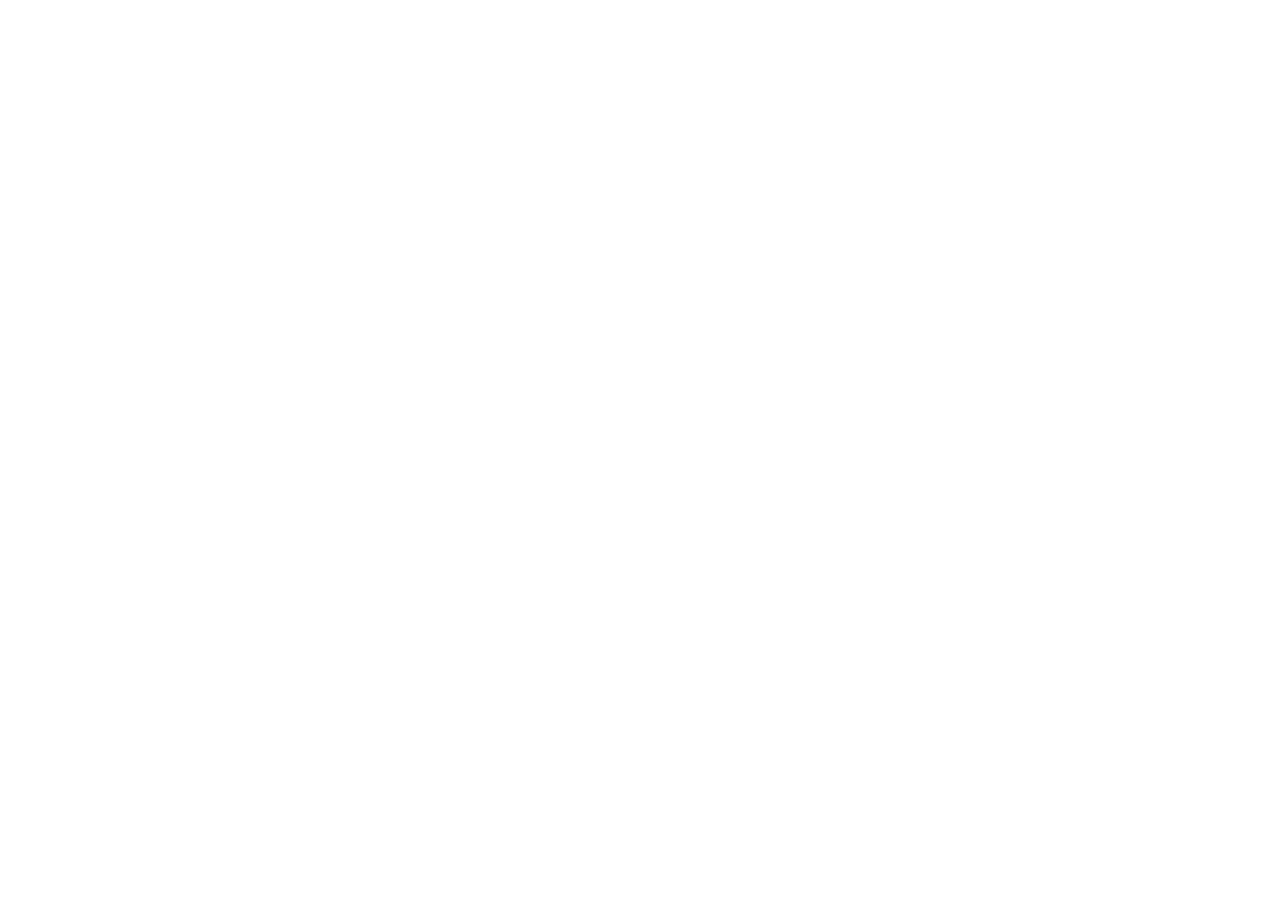
==== recipes/applepie.html @ 97634fa7 "Added 2 more recipe pages applepie,keylimepie recipe pages and also images in /images" ====
<!DOCTYPE html>
<html lang="en">
<head>
    <meta charset="UTF-8">
    <meta http-equiv="X-UA-Compatible" content="IE=edge">
    <meta name="viewport" content="width=device-width, initial-scale=1.0">
    <title>Apple Pie</title>
</head>
<body>
    
</body>
</html>
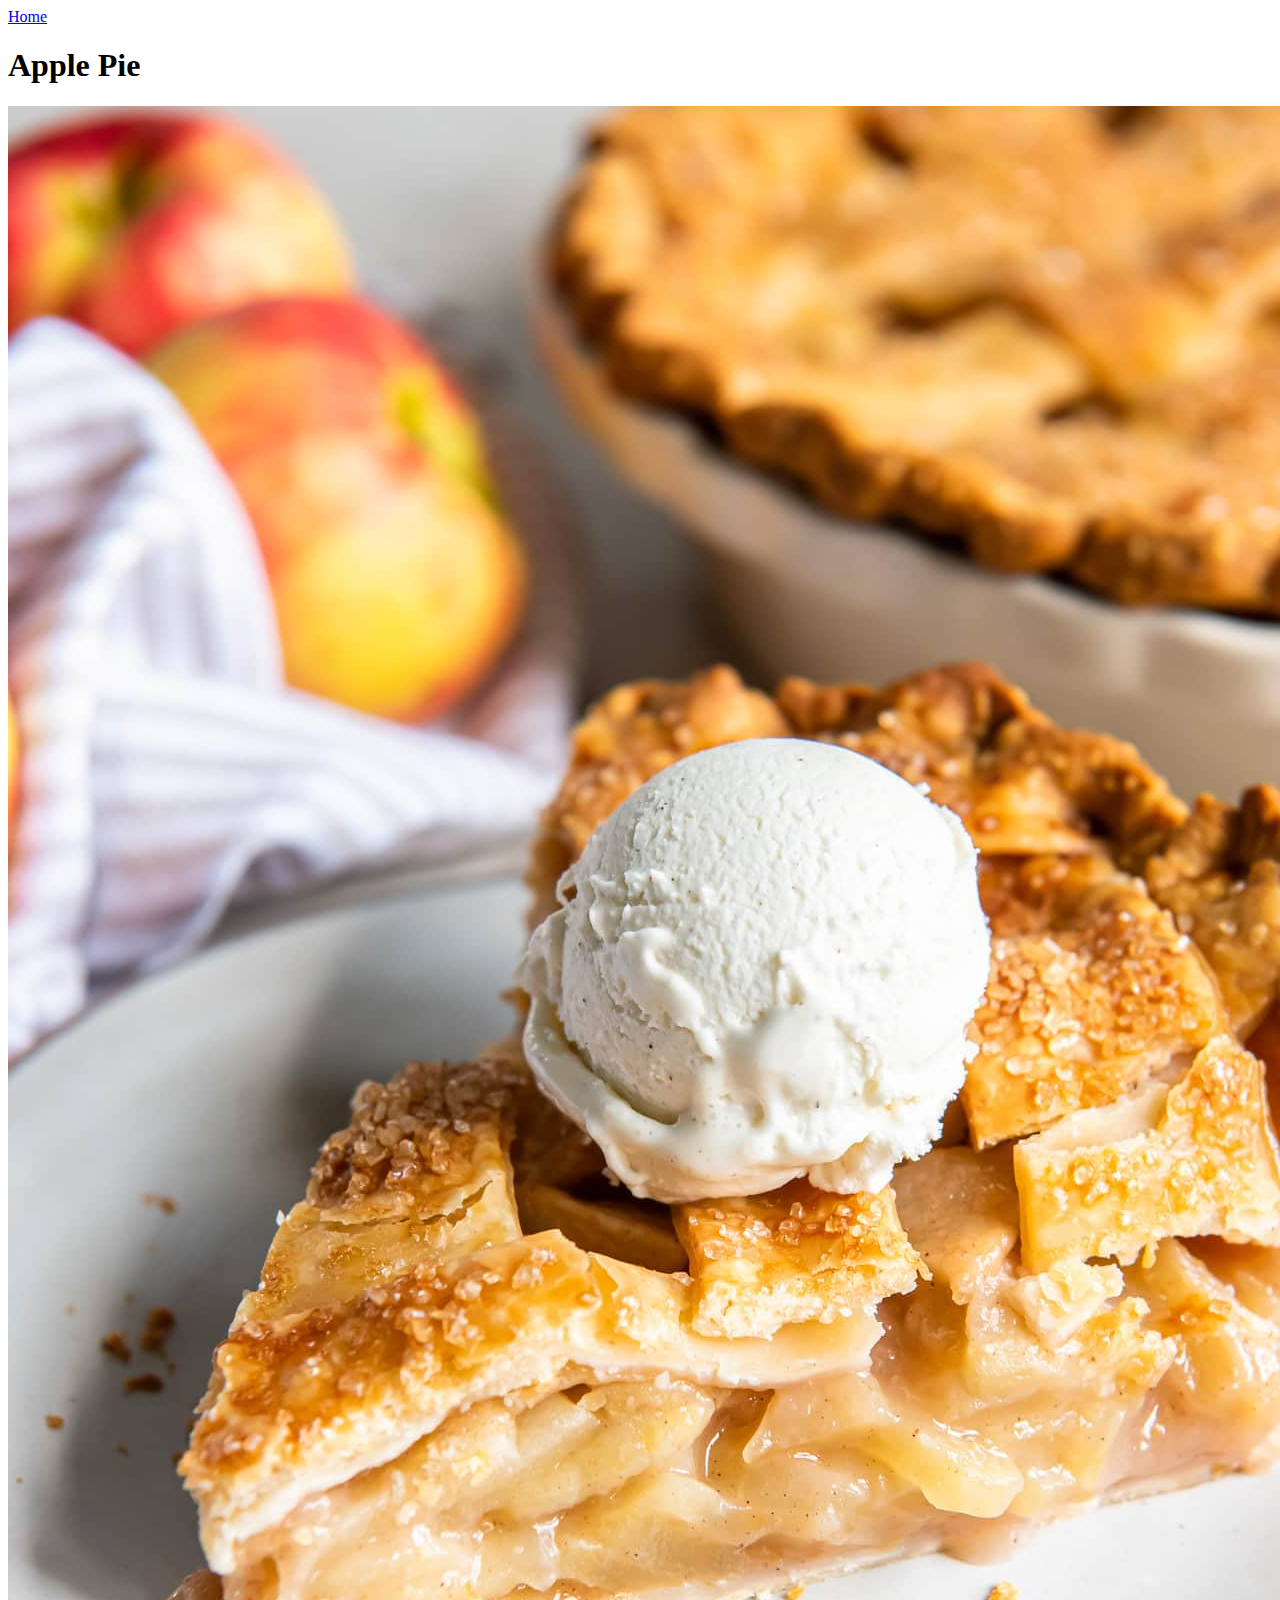
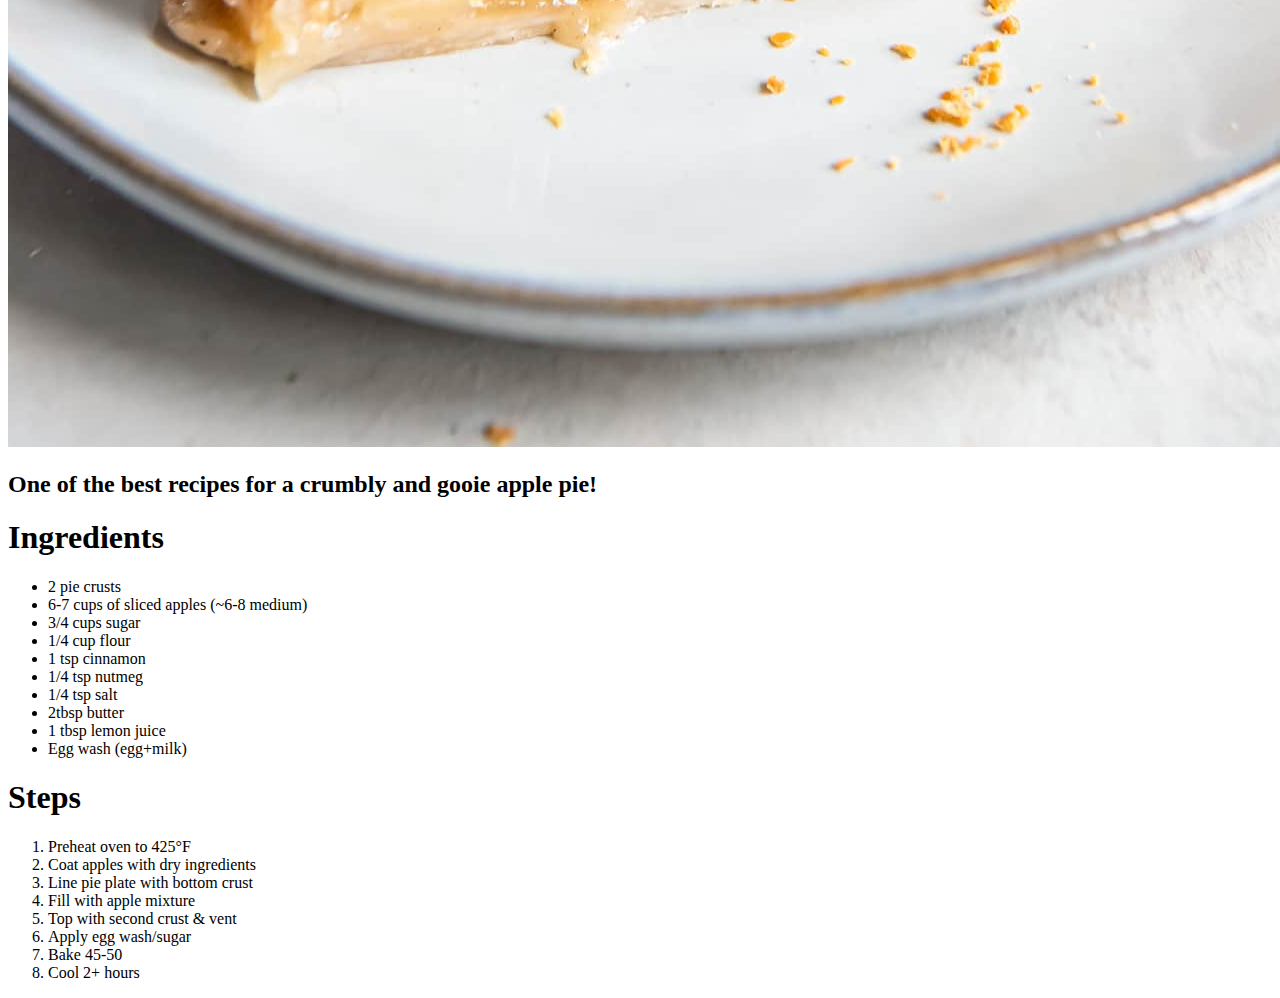
==== commit ed92abde: "All recipes added mongolian beef, apple pie, key lime pie recipe pages added with code, images. All " ====
--- a/recipes/applepie.html
+++ b/recipes/applepie.html
@@ -7,6 +7,35 @@
     <title>Apple Pie</title>
 </head>
 <body>
-    
+    <a href="../index.html">Home</a>
+    <h1>Apple Pie</h1>
+    <img src="../images/applepie.jpg" alt="picture of apple pie on plate">
+        <h2>One of the best recipes for a crumbly and gooie apple pie!</h2>
+
+        <h1>Ingredients</h1>
+        <ul>
+            <li>2 pie crusts</li>
+            <li>6-7 cups of sliced apples (~6-8 medium)</li>
+            <li>3/4 cups sugar</li>
+            <li>1/4 cup flour</li>
+            <li>1 tsp cinnamon</li>
+            <li>1/4 tsp nutmeg</li>
+            <li>1/4 tsp salt</li>
+            <li>2tbsp butter</li>
+            <li>1 tbsp lemon juice</li>
+            <li>Egg wash (egg+milk)</li>
+        </ul>
+
+        <h1>Steps</h1>
+        <ol>
+            <li>Preheat oven to 425°F</li>
+            <li>Coat apples with dry ingredients</li>
+            <li>Line pie plate with bottom crust</li>
+            <li>Fill with apple mixture</li>
+            <li>Top with second crust & vent</li>
+            <li>Apply egg wash/sugar</li>
+            <li>Bake 45-50</li>
+            <li>Cool 2+ hours</li>
+        </ol>
 </body>
 </html>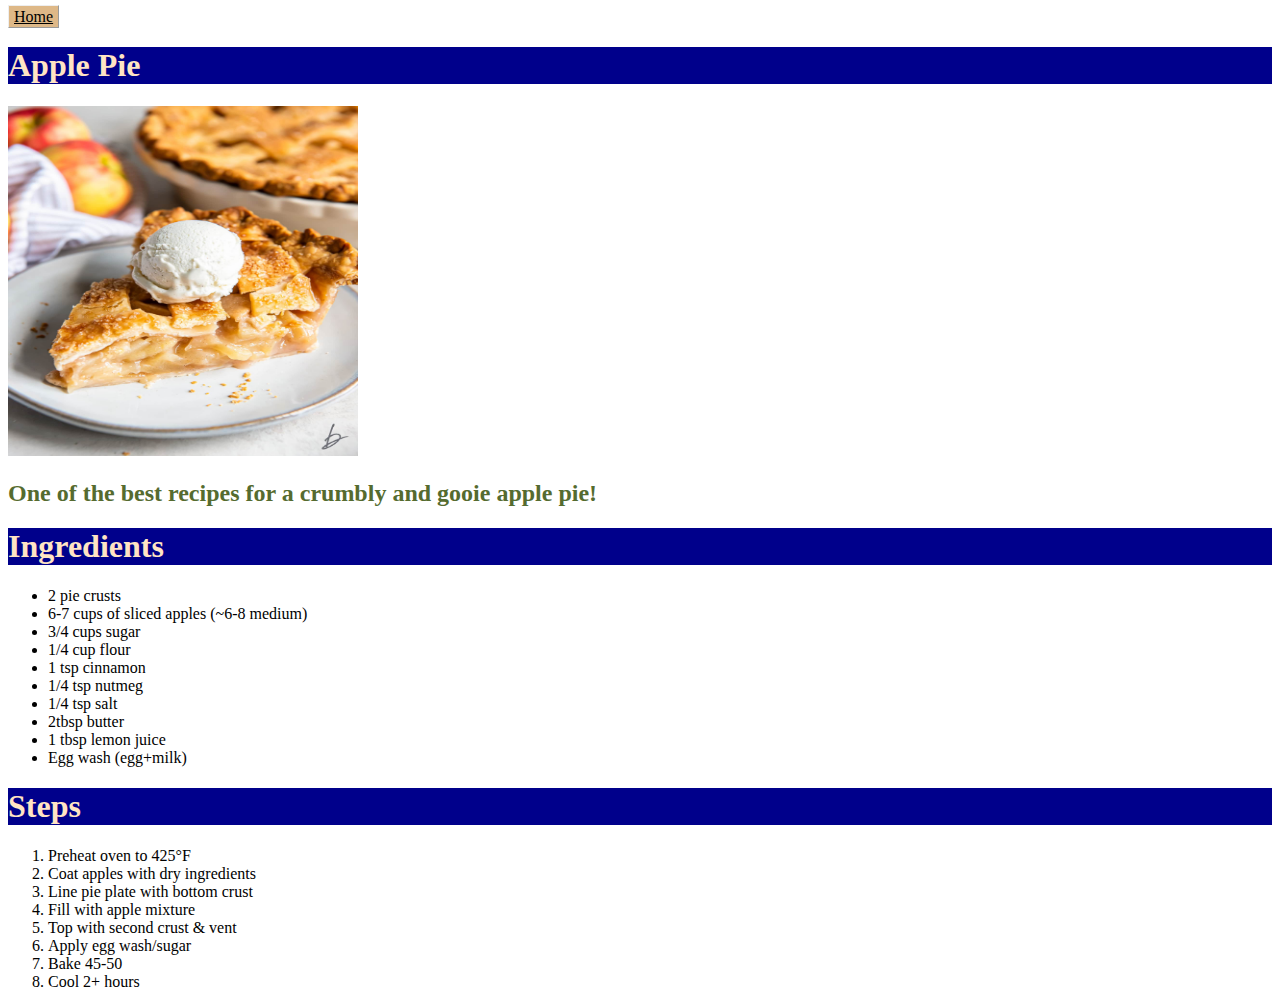
==== commit 2ea210c8: "Stylized the site Added styles.css, stylized the headers and list, added button box around home for " ====
--- a/recipes/applepie.html
+++ b/recipes/applepie.html
@@ -4,10 +4,11 @@
     <meta charset="UTF-8">
     <meta http-equiv="X-UA-Compatible" content="IE=edge">
     <meta name="viewport" content="width=device-width, initial-scale=1.0">
+   <link rel="stylesheet" href="../style.css">
     <title>Apple Pie</title>
 </head>
 <body>
-    <a href="../index.html">Home</a>
+    <a href="../index.html" class="button">Home</a>
     <h1>Apple Pie</h1>
     <img src="../images/applepie.jpg" alt="picture of apple pie on plate">
         <h2>One of the best recipes for a crumbly and gooie apple pie!</h2>
--- a/style.css
+++ b/style.css
@@ -0,0 +1,30 @@
+img {
+    width: 350px;
+    height: 350px;
+}
+
+h1 {
+    background-color: darkblue;
+    color: bisque;
+}
+
+h2 {
+    color: darkolivegreen;
+}
+
+.para {
+    color: red;
+
+}
+.unorder {
+        color: darkgoldenrod;
+
+
+}
+a.button {
+        padding: 2px 5px;
+        border: 1px outset;
+        color: black;
+        background-color: burlywood;
+
+}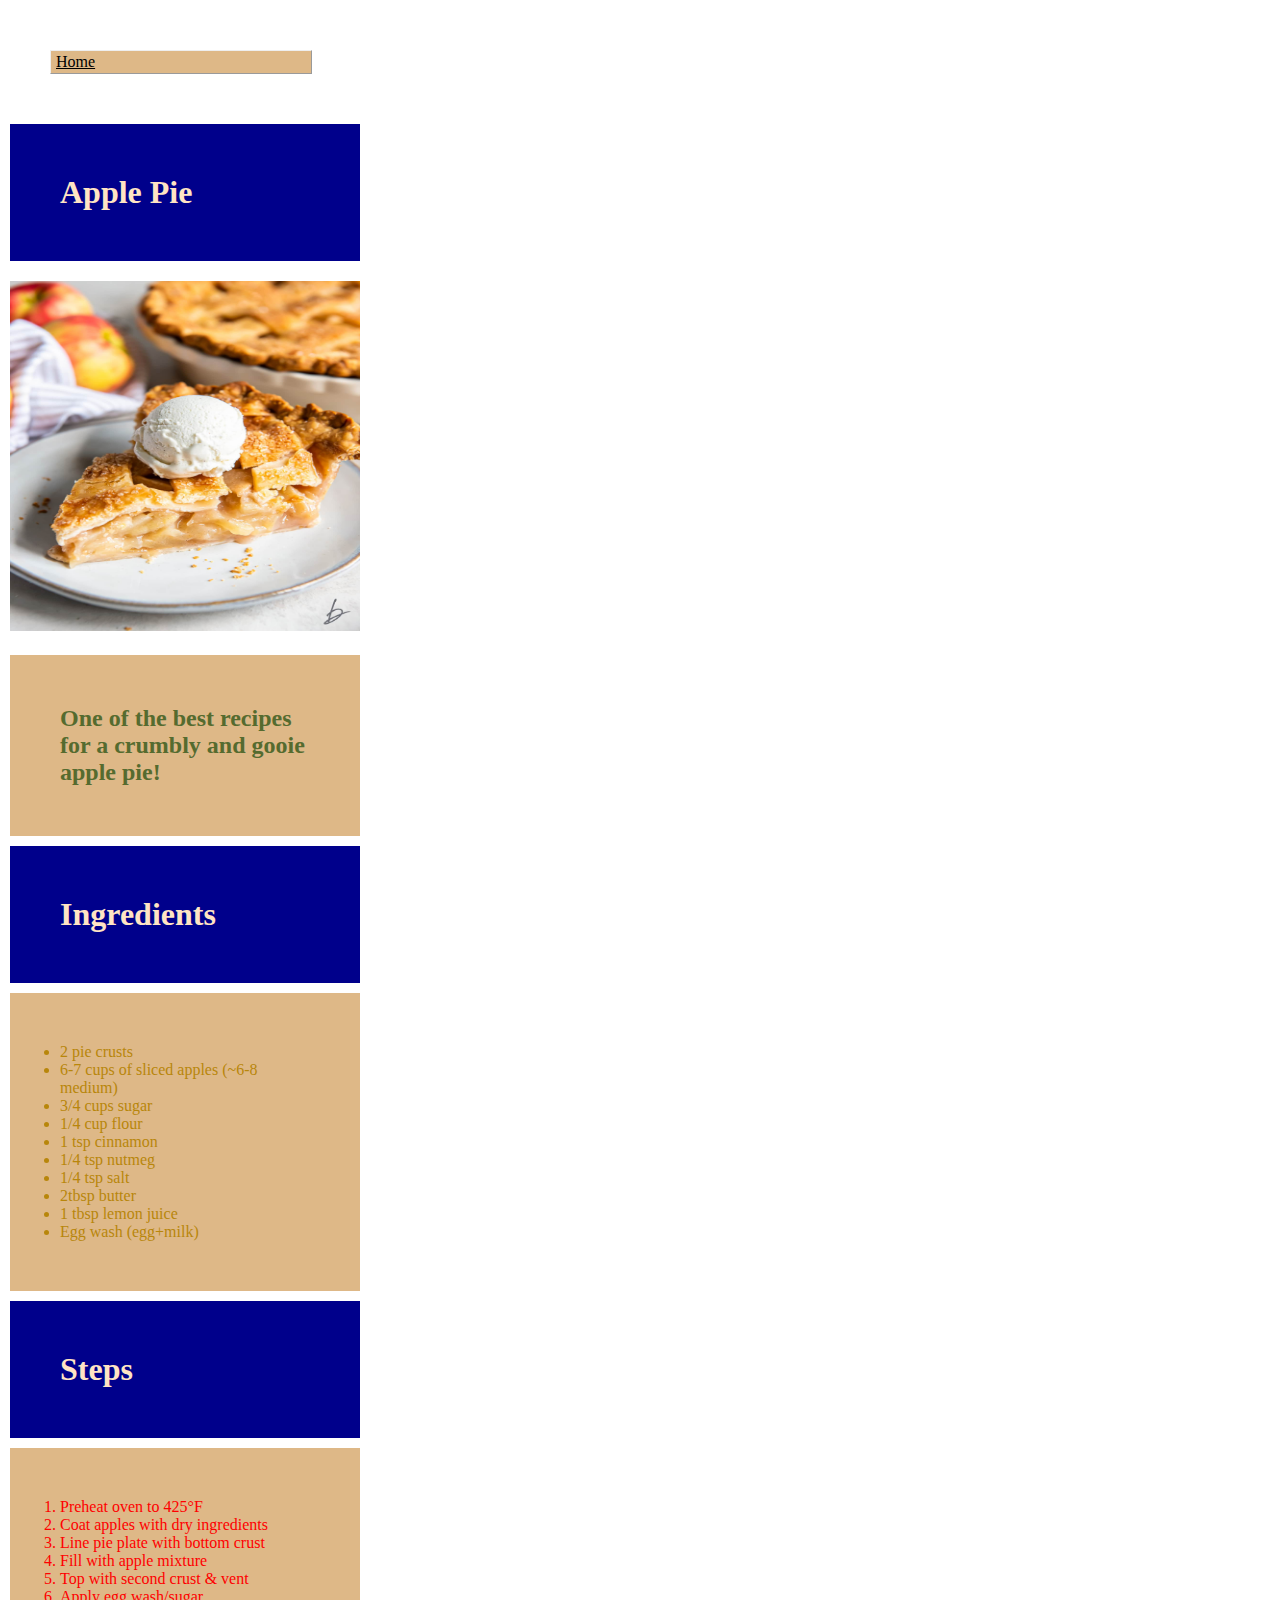
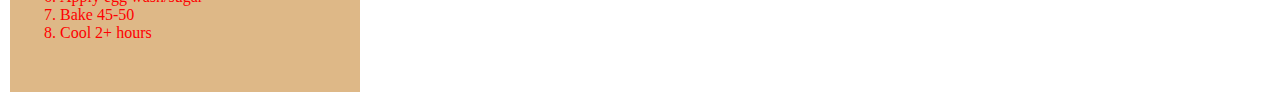
==== commit ecb66617: "Changed style" ====
--- a/recipes/applepie.html
+++ b/recipes/applepie.html
@@ -14,7 +14,7 @@
         <h2>One of the best recipes for a crumbly and gooie apple pie!</h2>
 
         <h1>Ingredients</h1>
-        <ul>
+        <ul class="unorder">
             <li>2 pie crusts</li>
             <li>6-7 cups of sliced apples (~6-8 medium)</li>
             <li>3/4 cups sugar</li>
@@ -28,7 +28,7 @@
         </ul>
 
         <h1>Steps</h1>
-        <ol>
+        <ol class="para">
             <li>Preheat oven to 425°F</li>
             <li>Coat apples with dry ingredients</li>
             <li>Line pie plate with bottom crust</li>
--- a/style.css
+++ b/style.css
@@ -1,30 +1,59 @@
+*{
+    margin: 0px;
+    padding: 0px;
+}
+
+/* recipe dish img */
 img {
     width: 350px;
     height: 350px;
+    margin: 10px;
 }
 
 h1 {
     background-color: darkblue;
     color: bisque;
+    width: 250px;
+    margin: 10px;
+    padding: 50px;
+    border: 10px;  
 }
 
 h2 {
+    background: burlywood;
     color: darkolivegreen;
+    margin: 10px;
+    padding: 50px;
+    width: 250px;
 }
 
-.para {
-    color: red;
-
-}
-.unorder {
-        color: darkgoldenrod;
 
 
+.para {
+    background: burlywood;
+    width: 250px;
+    color: red;
+    margin: 10px;
+    padding: 50px;
 }
+
+.unorder {
+        background: burlywood;
+        color: darkgoldenrod;
+        width: 250px;
+        margin: 10px;
+        padding: 50px;
+        
+}
+
 a.button {
         padding: 2px 5px;
         border: 1px outset;
         color: black;
         background-color: burlywood;
+        margin: 50px;
+        display: block;
+        width: 250px;
+        
+}
 
-}